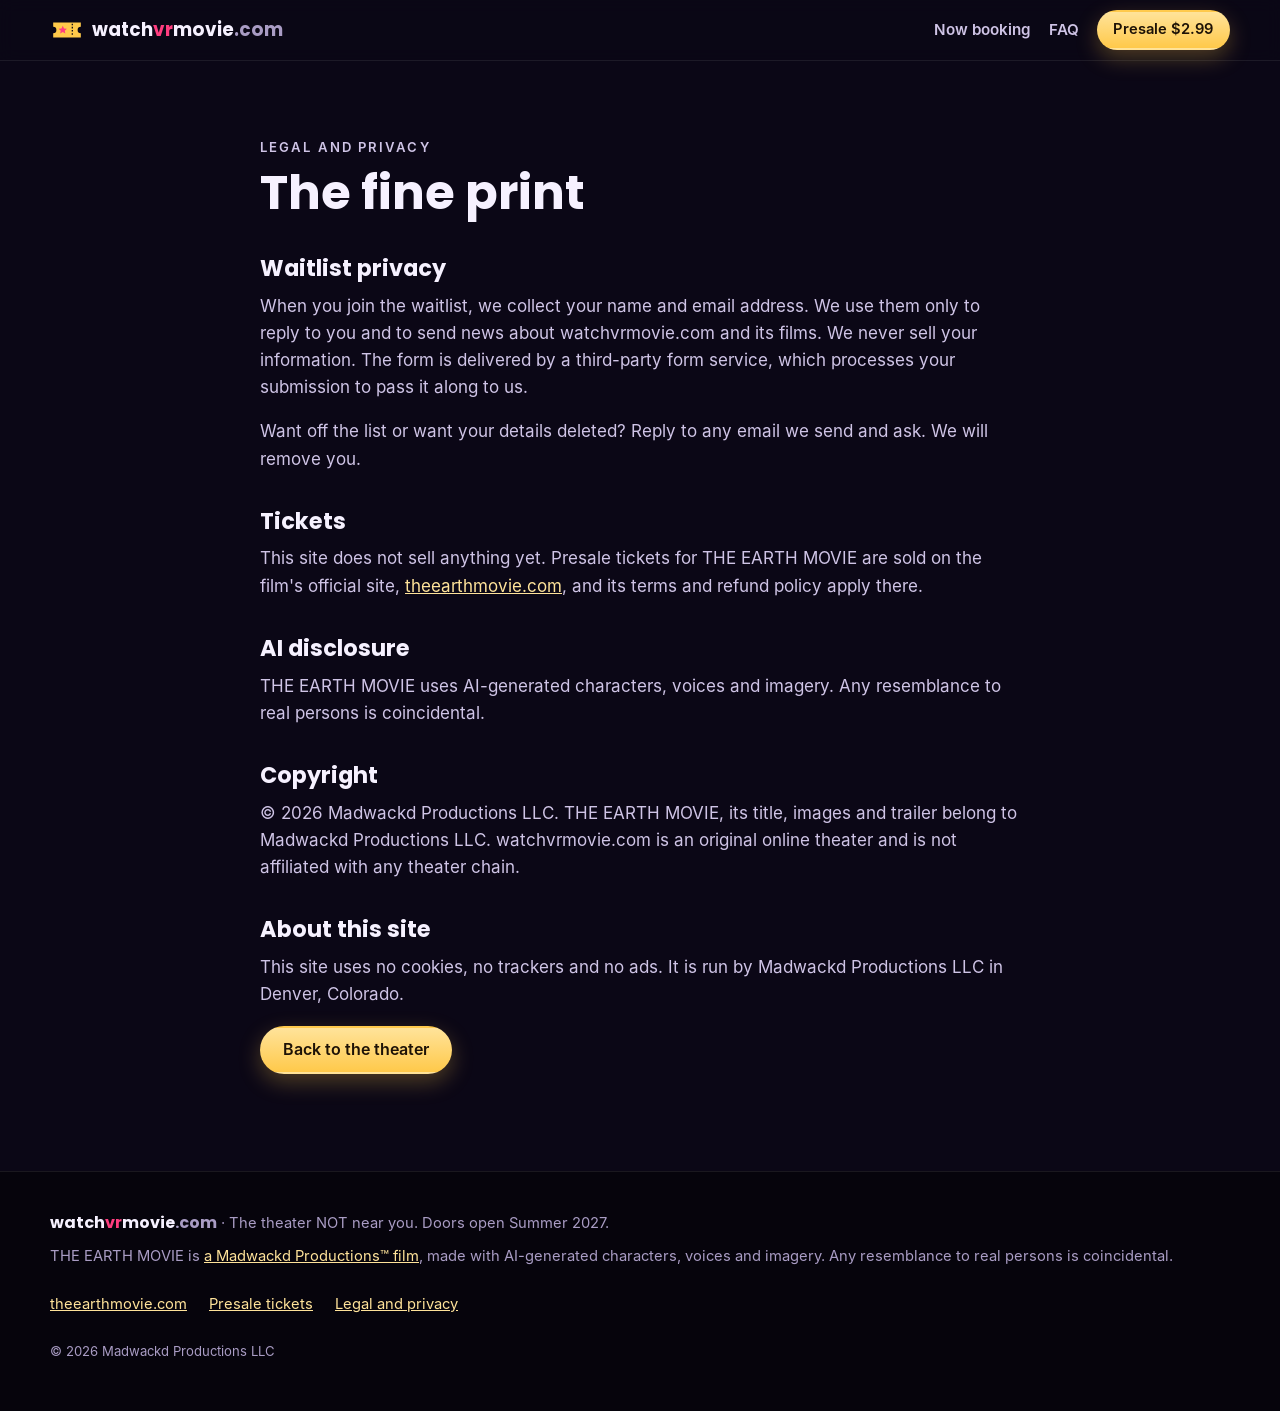
==== legal/index.html @ b3fe3f8a "watchvrmovie.com front door: marquee, box office, closed doors, waitlist Static GitHub Pages site. P" ====
<!doctype html>
<html lang="en-US">
<head>
<meta charset="utf-8">
<meta name="viewport" content="width=device-width, initial-scale=1, viewport-fit=cover">
<meta http-equiv="Content-Security-Policy" content="default-src 'self'; script-src 'self'; style-src 'self'; img-src 'self' data:; font-src 'self'; connect-src 'self' https://formsubmit.co; form-action https://formsubmit.co; base-uri 'self'; object-src 'none'; manifest-src 'self'">
<meta name="referrer" content="strict-origin-when-cross-origin">
<title>Legal and Privacy | watchvrmovie.com</title>
<meta name="description" content="Privacy, AI disclosure and copyright for watchvrmovie.com, the online VR movie theater.">
<meta name="robots" content="index, follow">
<link rel="canonical" href="https://www.watchvrmovie.com/legal/">
<meta name="theme-color" content="#0b0716">
<meta property="og:type" content="website">
<meta property="og:site_name" content="watchvrmovie.com">
<meta property="og:title" content="Legal and Privacy | watchvrmovie.com">
<meta property="og:description" content="Privacy, AI disclosure and copyright for watchvrmovie.com, the online VR movie theater.">
<meta property="og:url" content="https://www.watchvrmovie.com/legal/">
<meta property="og:image" content="https://www.watchvrmovie.com/assets/img/og-watchvrmovie.jpg">
<meta property="og:image:width" content="1200">
<meta property="og:image:height" content="630">
<meta property="og:image:alt" content="A glowing theater marquee reading watchvrmovie.com, THE EARTH MOVIE, doors open Summer 2027">
<meta property="og:locale" content="en_US">
<meta name="twitter:card" content="summary_large_image">
<meta name="twitter:title" content="Legal and Privacy | watchvrmovie.com">
<meta name="twitter:description" content="Privacy, AI disclosure and copyright for watchvrmovie.com, the online VR movie theater.">
<meta name="twitter:image" content="https://www.watchvrmovie.com/assets/img/og-watchvrmovie.jpg">
<link rel="icon" href="/favicon.svg" type="image/svg+xml">
<link rel="icon" href="/favicon-32.png" sizes="32x32" type="image/png">
<link rel="apple-touch-icon" href="/apple-touch-icon.png">
<link rel="manifest" href="/site.webmanifest">
<link rel="stylesheet" href="/assets/css/site.css?v=20261109a">
</head>
<body>
<a class="skip" href="#main">Skip to content</a>
<header class="top">
  <div class="wrap top-in">
    <a class="brand" href="/" aria-label="watchvrmovie.com home"><svg class="brand-ico" viewBox="0 0 64 64" aria-hidden="true"><use href="/assets/img/icons.svg#ticket"/></svg><span>watch<b>vr</b>movie<i>.com</i></span></a>
    <nav class="nav" aria-label="Main">
      <a href="/#now">Now booking</a>
      <a href="/#faq">FAQ</a>
      <a class="btn btn-gold btn-sm" href="https://www.theearthmovie.com/#tickets">Presale $2.99</a>
    </nav>
  </div>
</header>

<main id="main" class="page">
<div class="wrap narrow">
<p class="kicker">Legal and privacy</p>
<h1>The fine print</h1>
<h2 id="privacy">Waitlist privacy</h2>
<p>When you join the waitlist, we collect your name and email address. We use them only to reply to you and to send news about watchvrmovie.com and its films. We never sell your information. The form is delivered by a third-party form service, which processes your submission to pass it along to us.</p>
<p>Want off the list or want your details deleted? Reply to any email we send and ask. We will remove you.</p>
<h2 id="tickets">Tickets</h2>
<p>This site does not sell anything yet. Presale tickets for THE EARTH MOVIE are sold on the film's official site, <a href="https://www.theearthmovie.com/#tickets">theearthmovie.com</a>, and its terms and refund policy apply there.</p>
<h2 id="ai">AI disclosure</h2>
<p>THE EARTH MOVIE uses AI-generated characters, voices and imagery. Any resemblance to real persons is coincidental.</p>
<h2 id="copyright">Copyright</h2>
<p>&copy; 2026 Madwackd Productions LLC. THE EARTH MOVIE, its title, images and trailer belong to Madwackd Productions LLC. watchvrmovie.com is an original online theater and is not affiliated with any theater chain.</p>
<h2 id="site">About this site</h2>
<p>This site uses no cookies, no trackers and no ads. It is run by Madwackd Productions LLC in Denver, Colorado.</p>
<p><a class="btn btn-gold" href="/">Back to the theater</a></p>
</div>
</main>

<footer class="foot">
  <div class="wrap foot-in">
    <p><span class="brand-txt">watch<b>vr</b>movie<i>.com</i></span> &middot; The theater NOT near you. Doors open Summer 2027.</p>
    <p>THE EARTH MOVIE is <a href="https://www.madwackd.com/" rel="noopener">a Madwackd Productions&trade; film</a>, made with AI-generated characters, voices and imagery. Any resemblance to real persons is coincidental.</p>
    <nav aria-label="Footer"><a href="https://www.theearthmovie.com/">theearthmovie.com</a><a href="https://www.theearthmovie.com/#tickets">Presale tickets</a><a href="/legal/">Legal and privacy</a></nav>
    <p class="copy">&copy; 2026 Madwackd Productions LLC</p>
  </div>
</footer>
<script src="/assets/js/site.js?v=20261109a" defer></script>
</body>
</html>
---- assets/css/site.css ----
@font-face{font-family:"Inter";src:url(/assets/fonts/inter-400.woff) format("woff");font-weight:400;font-display:swap}
@font-face{font-family:"Inter";src:url(/assets/fonts/inter-600.woff) format("woff");font-weight:600 700;font-display:swap}
@font-face{font-family:"Poppins";src:url(/assets/fonts/poppins-700.woff) format("woff");font-weight:700 900;font-display:swap}
:root{
  --night:#0b0716;--night2:#160d2b;--brick:#3a1a2c;--brick2:#2a1220;--ink:#f6f1ff;--ink2:#cfc4e6;--muted:#a99cc4;
  --gold:#ffc94a;--gold2:#ffe39a;--pink:#ff3d7f;--pinkd:#c41f5a;--cyan:#7ee0ff;--board:#fbf6ea;--boardink:#16101f;
  --r:14px;--shadow:0 18px 40px rgba(0,0,0,.45);
}
*,*::before,*::after{box-sizing:border-box}
html{-webkit-text-size-adjust:100%;scroll-behavior:smooth;scroll-padding-top:76px}
body{margin:0;background:var(--night);color:var(--ink);font:400 1.0625rem/1.6 Inter,system-ui,-apple-system,"Segoe UI",Roboto,sans-serif;overflow-x:hidden}
img,svg{max-width:100%;height:auto;display:block}
a{color:var(--gold2)}
a:hover{color:#fff}
:focus-visible{outline:3px solid var(--cyan);outline-offset:3px;border-radius:6px}
h1,h2,h3{font-family:Poppins,Inter,system-ui,sans-serif;line-height:1.15;margin:0 0 .5em;text-wrap:balance}
h2{font-size:clamp(1.6rem,3.6vw,2.4rem)}
p{margin:0 0 1em}
.wrap{width:min(1180px,100% - 32px);margin-inline:auto}
.narrow{width:min(760px,100% - 32px)}
.skip{position:absolute;left:-999px;top:8px;background:#fff;color:#000;padding:10px 14px;border-radius:8px;z-index:50}
.skip:focus{left:8px}
.vh{position:absolute;width:1px;height:1px;overflow:hidden;clip:rect(0 0 0 0);white-space:nowrap}
.kicker{font:700 .82rem/1 Inter,sans-serif;letter-spacing:.16em;text-transform:uppercase;color:var(--gold);margin-bottom:.8em}

/* buttons */
.btn{display:inline-flex;align-items:center;justify-content:center;gap:.5em;min-height:48px;padding:.75em 1.3em;border-radius:999px;font:700 1rem/1.2 Inter,sans-serif;text-decoration:none;border:2px solid transparent;cursor:pointer;transition:transform .15s,box-shadow .15s,background .15s;text-align:center}
.btn svg{width:.95em;height:.95em}
.btn-gold{background:linear-gradient(180deg,var(--gold2),var(--gold));color:#1d1206;box-shadow:0 0 0 0 rgba(255,201,74,.0),0 8px 22px rgba(255,201,74,.28)}
.btn-gold:hover{color:#1d1206;transform:translateY(-2px);box-shadow:0 0 24px rgba(255,201,74,.55),0 10px 26px rgba(255,201,74,.3)}
.btn-ghost{background:transparent;color:var(--ink);border-color:rgba(255,255,255,.4)}
.btn-ghost:hover{border-color:#fff;color:#fff;background:rgba(255,255,255,.06)}
.btn-sm{min-height:40px;padding:.5em 1em;font-size:.92rem}
.btn-big{font-size:1.08rem;min-height:56px;padding:.85em 1.4em;width:100%}

/* header */
.top{position:sticky;top:0;z-index:20;background:rgba(11,7,22,.86);backdrop-filter:blur(8px);-webkit-backdrop-filter:blur(8px);border-bottom:1px solid rgba(255,255,255,.08)}
.top-in{display:flex;align-items:center;justify-content:space-between;gap:12px;min-height:60px;padding-top:env(safe-area-inset-top)}
.brand{display:flex;align-items:center;gap:8px;text-decoration:none;color:var(--ink);font:700 1.15rem/1 Poppins,sans-serif}
.brand-ico{width:34px;height:34px}
.brand b,.brand-txt b{color:var(--pink)}
.brand i,.brand-txt i{font-style:normal;color:var(--muted);font-weight:600}
.nav{display:flex;align-items:center;gap:18px}
.nav a:not(.btn){color:var(--ink2);text-decoration:none;font-weight:600;font-size:.95rem}
.nav a:not(.btn):hover{color:#fff}

/* street / facade */
.street{position:relative;overflow:hidden;padding:28px 0 0;background:radial-gradient(1200px 500px at 50% -10%,#3b1f63 0,transparent 70%),linear-gradient(180deg,var(--night) 0,var(--night2) 100%)}
.sky{position:absolute;inset:0;background-image:radial-gradient(1.5px 1.5px at 12% 18%,#fff8 50%,transparent 51%),radial-gradient(1px 1px at 28% 8%,#fff9 50%,transparent 51%),radial-gradient(1.5px 1.5px at 72% 14%,#fff7 50%,transparent 51%),radial-gradient(1px 1px at 88% 26%,#fff9 50%,transparent 51%),radial-gradient(1px 1px at 52% 4%,#fff8 50%,transparent 51%),radial-gradient(1.5px 1.5px at 5% 40%,#fff6 50%,transparent 51%),radial-gradient(1px 1px at 95% 6%,#fff8 50%,transparent 51%);pointer-events:none}
.facade{position:relative;padding:22px 22px 0;border-radius:22px 22px 0 0;background:linear-gradient(90deg,rgba(0,0,0,.25),transparent 12%,transparent 88%,rgba(0,0,0,.25)),repeating-linear-gradient(0deg,var(--brick) 0 22px,var(--brick2) 22px 24px);box-shadow:inset 0 0 0 1px rgba(255,255,255,.05)}

/* marquee */
.marquee{position:relative;margin:0 auto 26px;max-width:880px}
.crown{position:relative;text-align:center;padding:22px 18px 18px;border-radius:18px 18px 8px 8px;background:linear-gradient(180deg,#24113d,#170a28);border:3px solid #4a2b6e}
.crown::before,.crown::after{content:"";position:absolute;left:10px;right:10px;height:12px;background:radial-gradient(circle,var(--gold2) 0 3px,rgba(255,201,74,.35) 4px,transparent 6px) 0 50%/20px 12px repeat-x}
.crown::before{top:5px}
.crown::after{bottom:5px;background-position:10px 50%}
.crown-name{margin:.1em 0 .1em;font:900 clamp(2.3rem,8vw,5rem)/1 Poppins,sans-serif;letter-spacing:-.01em;color:#fff;text-shadow:0 0 6px #fff,0 0 18px var(--pink),0 0 42px var(--pink)}
.crown-name span{color:var(--cyan);text-shadow:0 0 6px #fff,0 0 18px var(--cyan),0 0 42px #2fb7ff}
.crown-sub{margin:0;font:700 clamp(.72rem,1.8vw,.95rem)/1.3 Inter,sans-serif;letter-spacing:.22em;text-transform:uppercase;color:var(--gold2)}
.board{position:relative;margin:-2px 14px 0;padding:14px 16px;border-radius:0 0 10px 10px;background:repeating-linear-gradient(180deg,var(--board) 0 38px,#e9e1cf 38px 40px);color:var(--boardink);text-align:center;box-shadow:0 0 0 6px #241238,0 0 46px rgba(255,227,154,.45),var(--shadow)}
.board-row{margin:0;font-family:Poppins,sans-serif;font-weight:800;text-transform:uppercase;letter-spacing:.06em}
.board-big{font-size:clamp(1.5rem,5.4vw,3rem);line-height:1.15;letter-spacing:.04em}
.board-small{font-size:clamp(.82rem,2.2vw,1.15rem);color:#3d2a57}

/* bulb chase */
@keyframes chase{50%{opacity:.35}}
.crown::after{animation:chase 1.2s steps(1) infinite}
.crown::before{animation:chase 1.2s steps(1) infinite .6s}

/* front: poster | doors | booth */
.front{display:grid;grid-template-columns:1fr 1.15fr 1fr;gap:22px;align-items:end}
.poster,.booth{align-self:stretch}
.poster-frame{height:100%;display:flex;flex-direction:column;align-items:center;justify-content:center;text-align:center;gap:6px;padding:20px 16px;border-radius:12px;background:linear-gradient(180deg,#120a22,#0a0614);border:8px solid #c9a24a;box-shadow:inset 0 0 0 2px #7d5e1f,0 0 30px rgba(255,201,74,.25),var(--shadow)}
.poster-tag{margin:0;font:700 .72rem/1 Inter,sans-serif;letter-spacing:.2em;text-transform:uppercase;color:var(--gold)}
.poster-img{width:min(260px,100%);aspect-ratio:1;object-fit:cover;border-radius:8px;box-shadow:0 0 0 2px rgba(255,201,74,.35)}
.wordmark{margin:6px 0 0;display:flex;flex-direction:column;align-items:center;font-family:Poppins,sans-serif;font-weight:900;line-height:.95;text-transform:uppercase}
.wm-the,.wm-movie{font-size:1rem;letter-spacing:.32em;color:var(--gold2)}
.wm-earth{font-size:clamp(2.4rem,4.2vw,3.1rem);letter-spacing:.04em;background:linear-gradient(90deg,#b9b2a4 0 20%,#3fa9ff 20% 40%,#f4f7ff 40% 60%,#6ad04a 60% 80%,#ff7a1f 80%);-webkit-background-clip:text;background-clip:text;color:transparent;filter:drop-shadow(0 2px 0 rgba(0,0,0,.6))}
.poster-h{font-size:1.1rem;color:var(--ink);margin:0}
.poster-date{margin:0;font:800 1.05rem/1 Poppins,sans-serif;color:var(--pink);letter-spacing:.08em;text-transform:uppercase}
.poster-link{display:inline-flex;align-items:center;gap:6px;min-height:44px;font-weight:700}
.poster-link svg{width:12px;height:12px}

/* doors */
.doors-wrap{display:flex;flex-direction:column;align-items:center}
.doors{position:relative;display:grid;grid-template-columns:1fr 1fr;gap:6px;width:100%;max-width:400px;aspect-ratio:4/5;padding:14px 14px 0;border:0;border-radius:14px 14px 0 0;background:linear-gradient(180deg,#5b3a1a,#3d2610);box-shadow:inset 0 0 0 4px #2a190a,var(--shadow);cursor:pointer;font:inherit;color:inherit}
.door{position:relative;display:block;border-radius:6px 6px 0 0;background:linear-gradient(90deg,rgba(255,255,255,.05),transparent 30%),linear-gradient(180deg,#8a1f3d,#5c1028);box-shadow:inset 0 0 0 3px rgba(0,0,0,.35),inset 0 0 0 9px rgba(255,201,74,.18)}
.porthole{position:absolute;top:7%;left:50%;width:40%;aspect-ratio:1;transform:translateX(-50%);border-radius:50%;background:radial-gradient(circle at 35% 35%,#3a2a55,#120a1f 70%);border:5px solid #d4b062;box-shadow:inset 0 0 14px #000}
.bar{position:absolute;top:72%;height:12px;width:70%;border-radius:6px;background:linear-gradient(180deg,#f2dca0,#b88d36);box-shadow:0 2px 3px rgba(0,0,0,.5)}
.door-l .bar{right:8%}
.door-r .bar{left:8%}
.chain{position:absolute;left:50%;top:72%;width:32%;height:26px;transform:translate(-50%,-30%);background:radial-gradient(ellipse 6px 4px at center,transparent 3px,#c7c7cf 3.5px,#8a8a96 5px,transparent 6px) 0 0/12px 10px repeat-x,radial-gradient(ellipse 6px 4px at center,transparent 3px,#c7c7cf 3.5px,#8a8a96 5px,transparent 6px) 6px 8px/12px 10px repeat-x;pointer-events:none}
.sign{position:absolute;left:50%;top:38%;transform:translateX(-50%) rotate(-3deg);width:76%;padding:10px 10px 12px;border-radius:8px;background:var(--board);color:var(--boardink);box-shadow:0 10px 20px rgba(0,0,0,.5);text-align:center;transform-origin:50% -20px}
.sign::before{content:"";position:absolute;left:22%;right:22%;top:-22px;height:22px;border:2px solid #b9b9c2;border-bottom:0;border-radius:40px 40px 0 0}
.sign-top{display:block;font:700 .72rem/1.2 Inter,sans-serif;letter-spacing:.14em;text-transform:uppercase;color:var(--pinkd)}
.sign-main{display:block;margin-top:2px;font:900 clamp(1.15rem,2.6vw,1.6rem)/1.1 Poppins,sans-serif;text-transform:uppercase}
.doors:hover .sign{animation:sway 1.4s ease-in-out}
.doors.rattle{animation:rattle .45s}
@keyframes sway{25%{transform:translateX(-50%) rotate(2deg)}60%{transform:translateX(-50%) rotate(-5deg)}}
@keyframes rattle{20%{transform:translateX(-4px)}40%{transform:translateX(4px)}60%{transform:translateX(-3px)}80%{transform:translateX(2px)}}
.door-msg{min-height:3.2em;margin:10px 0 0;padding:0 8px;text-align:center;color:var(--gold2);font-weight:600;font-size:.98rem}

/* booth */
.booth{display:flex;flex-direction:column;gap:12px;padding:16px;border-radius:12px;background:linear-gradient(180deg,#2c1840,#1a0d29);border:3px solid #4a2b6e;box-shadow:var(--shadow)}
.booth-sign{margin:0 auto;padding:6px 16px;border-radius:6px;background:var(--pinkd);color:#fff;font:800 .85rem/1 Poppins,sans-serif;letter-spacing:.2em;text-transform:uppercase;box-shadow:0 0 18px rgba(255,61,127,.6)}
.glass{padding:16px;border-radius:50% 50% 10px 10px/38px 38px 10px 10px;background:linear-gradient(160deg,rgba(126,224,255,.16),rgba(126,224,255,.04) 45%,rgba(255,255,255,.08));border:2px solid rgba(126,224,255,.35);text-align:center}
.booth-h{font-size:1.3rem;margin-bottom:.3em}
.price{margin:0 0 .3em;display:flex;align-items:baseline;justify-content:center;gap:10px;flex-wrap:wrap}
.price-now{font:900 2.4rem/1 Poppins,sans-serif;color:var(--gold)}
.price-was{color:var(--ink2);font-size:.92rem}
.booth-fine{margin:0;font-size:.9rem;color:var(--ink2)}
.slot{display:flex;flex-direction:column;gap:10px}
.booth-note{margin:0;font-size:.82rem;color:var(--muted);text-align:center}
.sidewalk{height:34px;background:linear-gradient(180deg,#4b4458,#2a2533);border-top:4px solid #6a6378}

/* bands */
.band{padding:clamp(48px,8vw,90px) 0}
.band-alt{background:var(--night2)}
.two{display:grid;grid-template-columns:1.1fr 1fr;gap:clamp(24px,5vw,56px);align-items:center}
.ai-note{padding:12px 14px;border-left:4px solid var(--cyan);background:rgba(126,224,255,.07);border-radius:0 10px 10px 0;color:var(--ink2)}
.cta-row{display:flex;flex-wrap:wrap;gap:12px;margin-top:1.4em}
.still{margin:0}
.still img{border-radius:var(--r);box-shadow:var(--shadow);border:1px solid rgba(255,255,255,.1)}
.still figcaption{margin-top:8px;font-size:.88rem;color:var(--muted)}
.cards{list-style:none;padding:0;margin:26px 0 0;display:grid;grid-template-columns:repeat(3,1fr);gap:18px}
.card{padding:22px;border-radius:var(--r);background:rgba(255,255,255,.04);border:1px solid rgba(255,255,255,.1)}
.card svg{width:48px;height:48px;margin-bottom:10px}
.card h3{font-size:1.2rem}
.card p{color:var(--ink2);margin:0}

/* form */
.join{display:grid;gap:14px;margin-top:18px}
.join-row{display:grid;grid-template-columns:1fr 1fr;gap:14px}
.field label{display:block;font-weight:600;font-size:.92rem;margin-bottom:6px;color:var(--ink2)}
.field input{width:100%;min-height:50px;padding:12px 14px;border-radius:12px;border:2px solid rgba(255,255,255,.18);background:#120a22;color:#fff;font:inherit;font-size:1rem}
.field input:focus{border-color:var(--gold);outline:none;box-shadow:0 0 0 3px rgba(255,201,74,.3)}
.field input::placeholder{color:#8d82a6}
.join .btn{justify-self:start}
.hp{position:absolute;left:-9999px;width:1px;height:1px;overflow:hidden}
.status{min-height:1.4em;margin:0;font-weight:600}
.status[data-s=ok]{color:#8cf0a8}
.status[data-s=warn]{color:var(--gold2)}
.status[data-s=bad]{color:#ff8fb0}
.fine{margin:0;font-size:.88rem;color:var(--muted)}

/* faq */
details{border-bottom:1px solid rgba(255,255,255,.12)}
summary{cursor:pointer;list-style:none;padding:18px 36px 18px 0;position:relative;font:700 1.08rem/1.35 Poppins,sans-serif}
summary::-webkit-details-marker{display:none}
summary::after{content:"+";position:absolute;right:4px;top:14px;font-size:1.5rem;color:var(--gold)}
details[open] summary::after{content:"\2212"}
details p{color:var(--ink2)}

/* footer */
.foot{padding:40px 0 calc(40px + env(safe-area-inset-bottom));background:#06040c;border-top:1px solid rgba(255,255,255,.08);font-size:.92rem;color:var(--muted)}
.foot-in > p{margin-bottom:.7em}
.brand-txt{font:700 1rem/1 Poppins,sans-serif;color:var(--ink)}
.foot nav{display:flex;flex-wrap:wrap;gap:6px 22px;margin:14px 0}
.foot nav a{display:inline-flex;align-items:center;min-height:44px}
.copy{font-size:.82rem}

/* legal / 404 pages */
.page{padding:clamp(40px,7vw,80px) 0}
.page h1{font-size:clamp(2rem,5vw,3rem)}
.page h2{font-size:1.4rem;margin-top:1.6em}
.page p,.page li{color:var(--ink2)}

/* responsive */
@media (max-width:960px){
  .front{grid-template-columns:1fr 1fr}
  .doors-wrap{grid-column:1/-1;order:-1}
  .two{grid-template-columns:1fr}
}
@media (max-width:640px){
  .nav a:not(.btn){display:none}
  .brand{font-size:1rem}
  .brand-ico{width:28px;height:28px}
  .facade{padding:14px 10px 0;border-radius:14px 14px 0 0}
  .front{grid-template-columns:1fr;gap:16px}
  .booth{order:-1}
  .doors-wrap{order:-2}
  .doors{max-width:300px;aspect-ratio:1/1}
  .sign-main{font-size:1.1rem}
  .cards{grid-template-columns:1fr}
  .join-row{grid-template-columns:1fr}
  .join .btn{justify-self:stretch}
  .cta-row .btn{flex:1 1 100%}
  .board{margin-inline:6px}
}
@media (prefers-reduced-motion:reduce){
  *,*::before,*::after{animation:none!important;transition:none!important}
  html{scroll-behavior:auto}
}
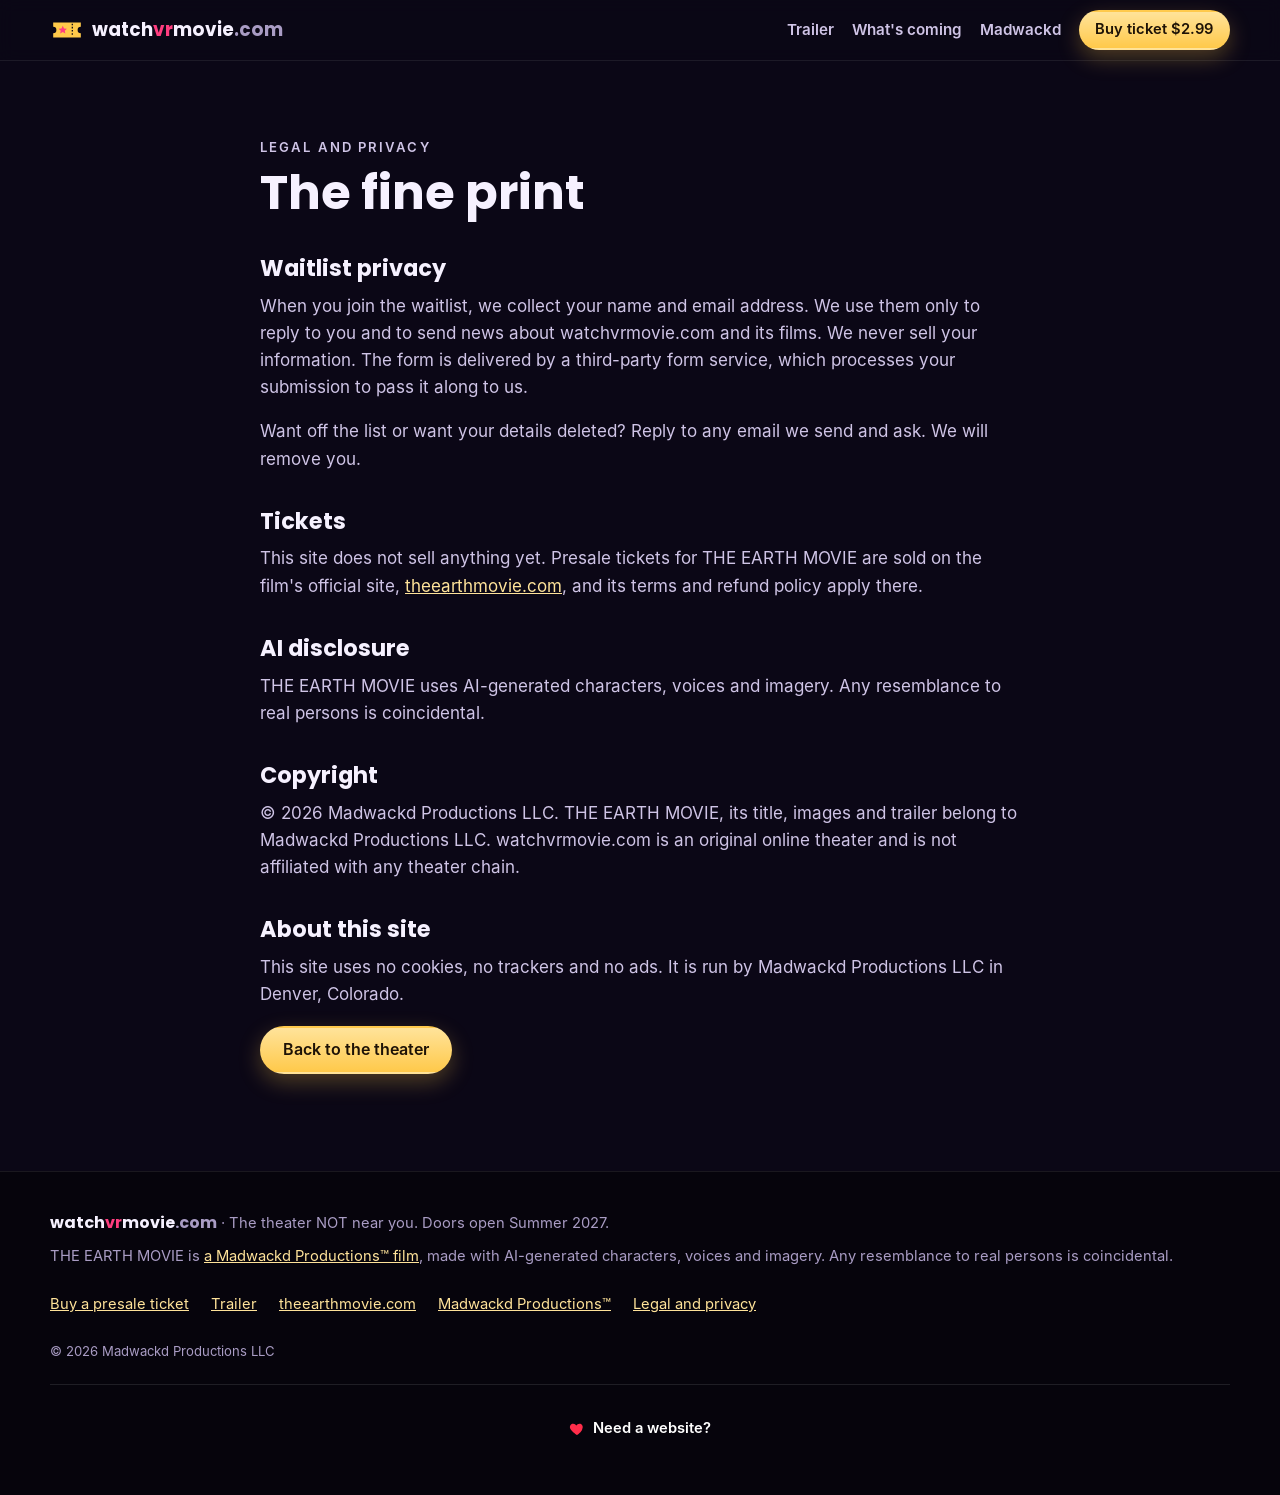
==== commit adbf0dbd: "Add official trailer, what's coming, Madwackd studio section, footer heart Trailer and clay logo are" ====
--- a/legal/index.html
+++ b/legal/index.html
@@ -3,7 +3,7 @@
 <head>
 <meta charset="utf-8">
 <meta name="viewport" content="width=device-width, initial-scale=1, viewport-fit=cover">
-<meta http-equiv="Content-Security-Policy" content="default-src 'self'; script-src 'self'; style-src 'self'; img-src 'self' data:; font-src 'self'; connect-src 'self' https://formsubmit.co; form-action https://formsubmit.co; base-uri 'self'; object-src 'none'; manifest-src 'self'">
+<meta http-equiv="Content-Security-Policy" content="default-src 'self'; script-src 'self'; style-src 'self'; img-src 'self' data:; media-src 'self'; font-src 'self'; connect-src 'self' https://formsubmit.co; form-action https://formsubmit.co; base-uri 'self'; object-src 'none'; manifest-src 'self'">
 <meta name="referrer" content="strict-origin-when-cross-origin">
 <title>Legal and Privacy | watchvrmovie.com</title>
 <meta name="description" content="Privacy, AI disclosure and copyright for watchvrmovie.com, the online VR movie theater.">
@@ -36,9 +36,10 @@
   <div class="wrap top-in">
     <a class="brand" href="/" aria-label="watchvrmovie.com home"><svg class="brand-ico" viewBox="0 0 64 64" aria-hidden="true"><use href="/assets/img/icons.svg#ticket"/></svg><span>watch<b>vr</b>movie<i>.com</i></span></a>
     <nav class="nav" aria-label="Main">
-      <a href="/#now">Now booking</a>
-      <a href="/#faq">FAQ</a>
-      <a class="btn btn-gold btn-sm" href="https://www.theearthmovie.com/#tickets">Presale $2.99</a>
+      <a href="/#trailer">Trailer</a>
+      <a href="/#coming">What's coming</a>
+      <a href="/#studio">Madwackd</a>
+      <a class="btn btn-gold btn-sm" href="https://www.theearthmovie.com/#tickets">Buy ticket $2.99</a>
     </nav>
   </div>
 </header>
@@ -66,10 +67,11 @@
   <div class="wrap foot-in">
     <p><span class="brand-txt">watch<b>vr</b>movie<i>.com</i></span> &middot; The theater NOT near you. Doors open Summer 2027.</p>
     <p>THE EARTH MOVIE is <a href="https://www.madwackd.com/" rel="noopener">a Madwackd Productions&trade; film</a>, made with AI-generated characters, voices and imagery. Any resemblance to real persons is coincidental.</p>
-    <nav aria-label="Footer"><a href="https://www.theearthmovie.com/">theearthmovie.com</a><a href="https://www.theearthmovie.com/#tickets">Presale tickets</a><a href="/legal/">Legal and privacy</a></nav>
+    <nav aria-label="Footer"><a href="https://www.theearthmovie.com/#tickets">Buy a presale ticket</a><a href="/#trailer">Trailer</a><a href="https://www.theearthmovie.com/">theearthmovie.com</a><a href="https://www.madwackd.com/" rel="noopener">Madwackd Productions&trade;</a><a href="/legal/">Legal and privacy</a></nav>
     <p class="copy">&copy; 2026 Madwackd Productions LLC</p>
+    <div class="sig"><svg viewBox="0 0 24 24" aria-hidden="true"><path fill="#ff2d4a" d="M12 21s-7.5-4.6-10-9.4C.3 8.2 2.2 4 6.2 4c2.3 0 3.8 1.3 4.8 2.8C12 5.3 13.5 4 15.8 4c4 0 5.9 4.2 4.2 7.6C19.5 16.4 12 21 12 21z"/></svg><a href="https://eyetoad.com/" rel="noopener">Need a website?</a></div>
   </div>
 </footer>
-<script src="/assets/js/site.js?v=20261109a" defer></script>
+<script src="/assets/js/site.js?v=20261109c" defer></script>
 </body>
 </html>
--- a/assets/css/site.css
+++ b/assets/css/site.css
@@ -30,7 +30,7 @@
 .btn-gold:hover{color:#1d1206;transform:translateY(-2px);box-shadow:0 0 24px rgba(255,201,74,.55),0 10px 26px rgba(255,201,74,.3)}
 .btn-ghost{background:transparent;color:var(--ink);border-color:rgba(255,255,255,.4)}
 .btn-ghost:hover{border-color:#fff;color:#fff;background:rgba(255,255,255,.06)}
-.btn-sm{min-height:40px;padding:.5em 1em;font-size:.92rem}
+.btn-sm{min-height:40px;padding:.5em 1em;font-size:.92rem;white-space:nowrap}
 .btn-big{font-size:1.08rem;min-height:56px;padding:.85em 1.4em;width:100%}
 
 /* header */
@@ -174,7 +174,8 @@
 }
 @media (max-width:640px){
   .nav a:not(.btn){display:none}
-  .brand{font-size:1rem}
+  .brand{font-size:.95rem}
+  .btn-sm{padding:.5em .8em;font-size:.85rem}
   .brand-ico{width:28px;height:28px}
   .facade{padding:14px 10px 0;border-radius:14px 14px 0 0}
   .front{grid-template-columns:1fr;gap:16px}
@@ -192,3 +193,21 @@
   *,*::before,*::after{animation:none!important;transition:none!important}
   html{scroll-behavior:auto}
 }
+
+/* trailer screen, studio, footer heart */
+.lede{font-size:1.12rem;color:var(--ink2);max-width:60ch}
+.center{justify-content:center}
+.screen-band{background:radial-gradient(900px 400px at 50% 0,#2a1446 0,transparent 70%),#07040f;text-align:center}
+.screen-band .lede{margin-inline:auto}
+.screen{margin:26px auto 0;max-width:1040px;padding:10px;border-radius:12px;background:#000;box-shadow:0 0 0 2px #2b1d40,0 0 80px rgba(126,224,255,.18),var(--shadow)}
+.screen video{display:block;width:100%;height:auto;border-radius:6px;background:#000}
+.screen-sm{margin:0;max-width:none}
+.cards-4{grid-template-columns:repeat(4,1fr)}
+.studio-band{background:var(--night2)}
+.sig{display:flex;align-items:center;justify-content:center;gap:8px;padding:22px 0 4px;margin-top:22px;border-top:1px solid rgba(255,255,255,.1);font-size:.92rem}
+.sig svg{width:16px;height:16px;animation:beat 1.6s ease-in-out infinite;transform-origin:center}
+.sig a{color:#fff;text-decoration:none;font-weight:600;display:inline-flex;align-items:center;min-height:44px}
+.sig a:hover{text-decoration:underline}
+@keyframes beat{0%,100%{transform:scale(1)}15%{transform:scale(1.25)}30%{transform:scale(1)}45%{transform:scale(1.18)}}
+@media (max-width:960px){.cards-4{grid-template-columns:1fr 1fr}}
+@media (max-width:640px){.cards-4{grid-template-columns:1fr}.screen{padding:5px}}
